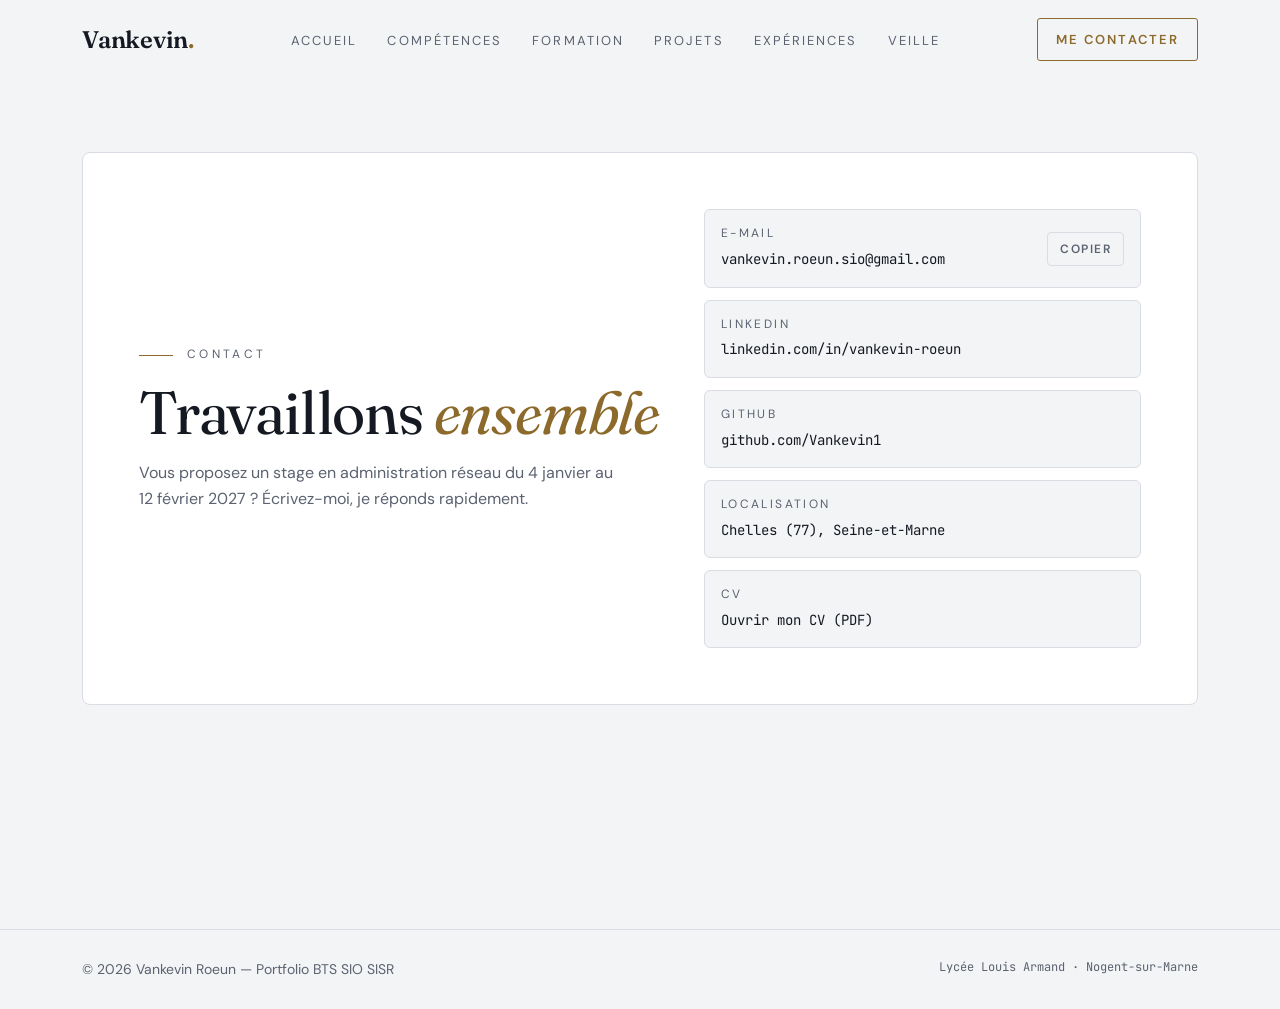
==== contact.html @ e663b5a6 "Add files via upload" ====
<!doctype html>
<html lang="fr">
<head>
<meta charset="utf-8">
<meta name="viewport" content="width=device-width, initial-scale=1, viewport-fit=cover">
<title>Contact · Vankevin Roeun</title>
<meta name="robots" content="noindex, nofollow, noarchive">
<link rel="preconnect" href="https://fonts.googleapis.com">
<link rel="preconnect" href="https://fonts.gstatic.com" crossorigin>
<link rel="stylesheet" href="https://fonts.googleapis.com/css2?family=Fraunces:ital,opsz,wght@0,9..144,400;0,9..144,600;1,9..144,400;1,9..144,500&family=DM+Sans:wght@400;500;600&family=JetBrains+Mono:wght@400;500&display=swap">
<link rel="stylesheet" href="style.css">
</head>
<body>
<header class="nav" id="top">
  <div class="wrap nav-inner">
    <a class="logo" href="index.html">Vankevin<span>.</span></a>
    <button class="menu-btn" id="menu-btn" aria-label="Ouvrir le menu" aria-expanded="false" aria-controls="nav-links">
      <svg viewBox="0 0 24 24" fill="none" stroke="currentColor" stroke-width="1.8" stroke-linecap="round"><path d="M4 7h16M4 12h16M4 17h16"/></svg>
    </button>
    <ul class="nav-links" id="nav-links">
      <li><a href="index.html">Accueil</a></li>
      <li><a href="competences.html">Compétences</a></li>
      <li><a href="formation.html">Formation</a></li>
      <li><a href="projets.html">Projets</a></li>
      <li><a href="experiences.html">Expériences</a></li>
      <li><a href="veille.html">Veille</a></li>
      <li class="nav-mobile-only"><a href="contact.html" class="active" aria-current="page">Contact</a></li>
    </ul>
    <a class="btn-outline-sm nav-cta" href="contact.html">Me contacter</a>
  </div>
</header>

<main>
  <section class="block first" id="contact">
    <div class="wrap">
      <div class="contact-card">
        <div>
          <div class="eyebrow">Contact</div>
          <h1>Travaillons <em>ensemble</em></h1>
          <p>Vous proposez un stage en administration réseau du 4 janvier au 12 février 2027 ? Écrivez-moi, je réponds rapidement.</p>
        </div>
        <div class="contact-list">
          <div class="contact-row">
            <div><span class="label">E-mail</span><a class="val" id="mail" href="mailto:vankevin.roeun.sio@gmail.com">vankevin.roeun.sio@gmail.com</a></div>
            <button class="copy" id="copy-mail" type="button">Copier</button>
          </div>
          <div class="contact-row">
            <div><span class="label">LinkedIn</span><a class="val" href="https://www.linkedin.com/in/vankevin-roeun" target="_blank" rel="noopener">linkedin.com/in/vankevin-roeun</a></div>
          </div>
          <div class="contact-row">
            <div><span class="label">GitHub</span><a class="val" href="https://github.com/Vankevin1" target="_blank" rel="noopener">github.com/Vankevin1</a></div>
          </div>
          <div class="contact-row">
            <div><span class="label">Localisation</span><span class="val">Chelles (77), Seine-et-Marne</span></div>
          </div>
          <div class="contact-row">
            <div><span class="label">CV</span><a class="val" href="cv-vankevin-roeun.pdf" target="_blank" rel="noopener">Ouvrir mon CV (PDF)</a></div>
          </div>
        </div>
      </div>
    </div>
  </section>
</main>

<footer>
  <div class="wrap foot">
    <span>© 2026 Vankevin Roeun — Portfolio BTS SIO SISR</span>
    <span class="mono">Lycée Louis Armand · Nogent-sur-Marne</span>
  </div>
</footer>

<script src="script.js"></script>
</body>
</html>
---- style.css ----
/* Layout : colonne éditoriale de 1180px, nav collante, sections séparées par de fins filets */
:root {
  --bg: #0e1117;
  --surface: #151a23;
  --surface-2: #1b212c;
  --line: #262e3b;
  --fg: #ece7dc;
  --muted: #9aa0ab;
  --accent: #c8a565;
  --accent-ink: #14110a;
  --ok: #7fbf8e;
  --warn: #d9b25f;
  --display: "Fraunces", "Georgia", "Times New Roman", serif;
  --body: "DM Sans", "Segoe UI", system-ui, sans-serif;
  --mono: "JetBrains Mono", "Consolas", "Courier New", monospace;
  --wrap: 1180px;
  color-scheme: dark;
}
@media (prefers-color-scheme: light) {
  :root:not([data-theme="dark"]) {
    --bg: #f3f4f6; --surface: #ffffff; --surface-2: #eceef2; --line: #d9dce3;
    --fg: #151922; --muted: #5b6270; --accent: #8c6a2b; --accent-ink: #ffffff;
    --ok: #2f7a43; --warn: #8a6410; color-scheme: light;
  }
}
:root[data-theme="light"] {
  --bg: #f3f4f6; --surface: #ffffff; --surface-2: #eceef2; --line: #d9dce3;
  --fg: #151922; --muted: #5b6270; --accent: #8c6a2b; --accent-ink: #ffffff;
  --ok: #2f7a43; --warn: #8a6410; color-scheme: light;
}

* { box-sizing: border-box; }
html { scroll-behavior: smooth; }
body {
  margin: 0;
  background: var(--bg); color: var(--fg);
  font-family: var(--body); font-size: 16px; line-height: 1.65;
  -webkit-font-smoothing: antialiased;
}
body::before {
  content: ""; position: fixed; inset: 0 0 auto; height: env(safe-area-inset-top, 0px);
  z-index: 60; background: var(--bg);
}
a { color: inherit; }
:focus-visible { outline: 2px solid var(--accent); outline-offset: 3px; }
.wrap {
  max-width: var(--wrap); margin: 0 auto;
  padding-left: max(16px, env(safe-area-inset-left, 0px));
  padding-right: max(16px, env(safe-area-inset-right, 0px));
}
@media (min-width: 720px) { .wrap { padding-left: max(32px, env(safe-area-inset-left, 0px)); padding-right: max(32px, env(safe-area-inset-right, 0px)); } }

.eyebrow {
  display: flex; align-items: center; gap: 14px;
  font-size: 12px; letter-spacing: .28em; text-transform: uppercase; color: var(--muted);
}
.eyebrow::before { content: ""; width: 34px; height: 1px; background: var(--accent); }

/* ---------- Nav ---------- */
header.nav {
  position: sticky; top: env(safe-area-inset-top, 0px); z-index: 50;
  background: color-mix(in srgb, var(--bg) 88%, transparent);
  backdrop-filter: blur(10px); -webkit-backdrop-filter: blur(10px);
  border-bottom: 1px solid transparent; transition: border-color .3s;
}
header.nav.scrolled { border-bottom-color: var(--line); }
.nav-inner { display: flex; align-items: center; justify-content: space-between; gap: 24px; padding-block: 18px; }
.logo { font-family: var(--display); font-size: 24px; font-weight: 600; text-decoration: none; letter-spacing: -.01em; }
.logo span { color: var(--accent); }
.nav-links { display: flex; align-items: center; gap: 30px; list-style: none; margin: 0; padding: 0; }
.nav-links a {
  text-decoration: none; font-size: 13px; letter-spacing: .16em; text-transform: uppercase;
  color: var(--muted); padding-block: 4px; border-bottom: 1px solid transparent; transition: color .2s, border-color .2s;
}
.nav-links a:hover, .nav-links a.active { color: var(--fg); border-bottom-color: var(--accent); }
.btn-outline-sm {
  text-decoration: none; font-size: 13px; letter-spacing: .16em; text-transform: uppercase; font-weight: 600;
  color: var(--accent); border: 1px solid var(--accent); padding: 10px 18px; border-radius: 3px;
  transition: background .2s, color .2s; white-space: nowrap;
}
.btn-outline-sm:hover { background: var(--accent); color: var(--accent-ink); }
.menu-btn {
  display: none; background: none; border: 1px solid var(--line); color: var(--fg);
  width: 42px; height: 42px; border-radius: 4px; cursor: pointer;
}
.menu-btn svg { width: 20px; height: 20px; }
@media (max-width: 1140px) {
  .menu-btn { display: inline-grid; place-items: center; }
  .nav-links {
    position: absolute; top: 100%; left: 0; right: 0; flex-direction: column; align-items: stretch; gap: 0;
    background: var(--bg); border-bottom: 1px solid var(--line);
    padding: 8px max(16px, env(safe-area-inset-right, 0px)) 20px max(16px, env(safe-area-inset-left, 0px));
  }
  .nav-links:not(.open) { display: none; }
  .nav-links a { display: block; padding-block: 14px; border-bottom: 1px solid var(--line); }
  .nav-links a.active { border-bottom-color: var(--line); color: var(--accent); }
  .nav-cta { display: none; }
}

/* ---------- Hero ---------- */
.hero { padding-block: clamp(48px, 9vw, 110px) clamp(56px, 8vw, 96px); }
.hero-grid { display: block; }
.hero h1 {
  font-family: var(--display); font-weight: 400; margin: 26px 0 0;
  font-size: clamp(56px, 10vw, 128px); line-height: .98; letter-spacing: -.025em; text-wrap: balance;
}
.hero h1 em { display: block; font-style: italic; color: var(--accent); font-weight: 400; }
.hero .lead { max-width: 34em; margin: 36px 0 0; font-size: clamp(17px, 1.6vw, 19px); color: color-mix(in srgb, var(--fg) 82%, var(--muted)); }
.cta-row { display: flex; flex-wrap: wrap; gap: 14px; margin-top: 40px; }
.btn {
  display: inline-flex; align-items: center; gap: 10px; text-decoration: none;
  font-size: 14px; font-weight: 600; letter-spacing: .14em; text-transform: uppercase;
  padding: 17px 28px; border-radius: 3px; border: 1px solid var(--line); transition: background .2s, border-color .2s, color .2s, transform .2s;
}
.btn:hover { transform: translateY(-2px); }
.btn-primary { background: var(--accent); color: var(--accent-ink); border-color: var(--accent); }
.btn-ghost:hover { border-color: var(--accent); }
.btn-quiet { color: var(--muted); }
.btn-quiet:hover { color: var(--fg); border-color: var(--muted); }
.socials { display: flex; gap: 10px; margin-top: 44px; }
.socials a {
  width: 42px; height: 42px; display: grid; place-items: center; color: var(--muted);
  border: 1px solid var(--line); border-radius: 50%; transition: color .2s, border-color .2s;
}
.socials a:hover { color: var(--accent); border-color: var(--accent); }
.socials svg { width: 18px; height: 18px; }


/* ---------- Sections ---------- */
section.block { border-top: 1px solid var(--line); padding-block: clamp(64px, 9vw, 112px); }
.sec-head { display: grid; grid-template-columns: minmax(0, 1fr) minmax(0, 1fr); gap: 24px 64px; align-items: end; margin-bottom: clamp(36px, 5vw, 56px); }
@media (max-width: 820px) { .sec-head { grid-template-columns: minmax(0, 1fr); } }
.sec-head h1, .sec-head h2 {
  font-family: var(--display); font-weight: 400; margin: 18px 0 0;
  font-size: clamp(38px, 5.4vw, 64px); line-height: 1.02; letter-spacing: -.02em; text-wrap: balance;
}
.sec-head h1 em, .sec-head h2 em { color: var(--accent); }
.sec-head p { margin: 0; color: var(--muted); max-width: 34em; }

/* Compétences */
.blocs { display: grid; grid-template-columns: repeat(3, minmax(0, 1fr)); gap: 1px; background: var(--line); border: 1px solid var(--line); }
@media (max-width: 900px) { .blocs { grid-template-columns: minmax(0, 1fr); } }
.bloc { background: var(--bg); padding: 32px 28px 34px; display: flex; flex-direction: column; gap: 14px; }
.bloc .code { font-family: var(--mono); font-size: 12px; color: var(--accent); letter-spacing: .08em; }
.bloc h3 { font-family: var(--display); font-weight: 400; font-size: 25px; line-height: 1.2; margin: 0; }
.bloc ul { margin: 6px 0 0; padding: 0; list-style: none; display: grid; gap: 8px; color: var(--muted); font-size: 15px; }
.bloc li { display: grid; grid-template-columns: 14px minmax(0, 1fr); gap: 8px; }
.bloc li::before { content: "›"; color: var(--accent); }
.stack { margin-top: 40px; display: grid; grid-template-columns: 160px minmax(0, 1fr); gap: 14px 32px; }
@media (max-width: 640px) { .stack { grid-template-columns: minmax(0, 1fr); gap: 8px; } .stack dd + dt { margin-top: 14px; } }
.stack dt { font-size: 12px; letter-spacing: .2em; text-transform: uppercase; color: var(--muted); padding-top: 7px; }
.stack dd { margin: 0; display: flex; flex-wrap: wrap; gap: 8px; }
.chip { font-family: var(--mono); font-size: 13px; padding: 5px 12px; border: 1px solid var(--line); border-radius: 999px; background: var(--surface); }

/* Certifications */
.certs { display: grid; grid-template-columns: repeat(auto-fill, minmax(260px, 1fr)); gap: 16px; }
.cert { border: 1px solid var(--line); background: var(--surface); border-radius: 6px; padding: 24px; display: flex; flex-direction: column; gap: 10px; }
.cert .org { font-size: 12px; letter-spacing: .18em; text-transform: uppercase; color: var(--muted); }
.cert h3 { margin: 0; font-family: var(--display); font-weight: 400; font-size: 22px; line-height: 1.25; }
.cert p { margin: 0; color: var(--muted); font-size: 15px; flex: 1; }
.status { align-self: flex-start; display: inline-flex; align-items: center; gap: 8px; font-family: var(--mono); font-size: 12px; padding: 4px 10px; border-radius: 999px; border: 1px solid currentColor; }
.status::before { content: ""; width: 6px; height: 6px; border-radius: 50%; background: currentColor; }
.status.done { color: var(--ok); }
.status.wip { color: var(--warn); }

/* Projets */
.projects { display: grid; gap: 0; border-top: 1px solid var(--line); }
.project {
  display: grid; grid-template-columns: 120px minmax(0, 1.1fr) minmax(0, 1fr); gap: 16px 40px;
  padding-block: 32px; border-bottom: 1px solid var(--line); align-items: start;
}
@media (max-width: 820px) { .project { grid-template-columns: minmax(0, 1fr); } }
.project .kind { font-family: var(--mono); font-size: 12px; color: var(--accent); padding-top: 8px; }
.project h3 { margin: 0; font-family: var(--display); font-weight: 400; font-size: clamp(24px, 2.6vw, 30px); line-height: 1.2; }
.project p { margin: 0; color: var(--muted); }
.project .tags { display: flex; flex-wrap: wrap; gap: 8px; margin-top: 14px; }

/* Expériences */
.timeline { display: grid; gap: 0; }
.step { display: grid; grid-template-columns: 170px minmax(0, 1fr); gap: 8px 40px; padding-block: 28px; border-top: 1px solid var(--line); }
.step:last-child { border-bottom: 1px solid var(--line); }
@media (max-width: 680px) { .step { grid-template-columns: minmax(0, 1fr); } }
.step time { font-family: var(--mono); font-size: 13px; color: var(--accent); padding-top: 6px; font-variant-numeric: tabular-nums; }
.step h3 { margin: 0; font-family: var(--display); font-weight: 400; font-size: 24px; }
.step .where { color: var(--fg); font-size: 15px; margin: 4px 0 10px; }
.step p { margin: 0; color: var(--muted); max-width: 42em; }

/* Veille */
.veille { display: grid; grid-template-columns: minmax(0, 1.2fr) minmax(0, 1fr); gap: 40px; }
@media (max-width: 900px) { .veille { grid-template-columns: minmax(0, 1fr); } }
.veille-main { border: 1px solid var(--line); background: var(--surface); border-radius: 6px; padding: clamp(24px, 4vw, 40px); }
.veille-main .topic { font-family: var(--display); font-style: italic; font-size: clamp(28px, 3.4vw, 40px); line-height: 1.15; margin: 10px 0 18px; color: var(--accent); }
.veille-main p { margin: 0 0 14px; color: color-mix(in srgb, var(--fg) 80%, var(--muted)); }
.veille-side h3 { font-size: 12px; letter-spacing: .2em; text-transform: uppercase; color: var(--muted); font-weight: 500; margin: 0 0 14px; }
.sources { list-style: none; margin: 0 0 32px; padding: 0; border-top: 1px solid var(--line); }
.sources li { display: flex; justify-content: space-between; gap: 16px; padding-block: 12px; border-bottom: 1px solid var(--line); font-size: 15px; }
.sources li span:last-child { color: var(--muted); font-family: var(--mono); font-size: 12px; text-align: right; }
.label { font-size: 12px; letter-spacing: .2em; text-transform: uppercase; color: var(--muted); }

/* Contact */
.contact-card {
  display: grid; grid-template-columns: minmax(0, 1.2fr) minmax(0, 1fr); gap: 40px; align-items: center;
  border: 1px solid var(--line); border-radius: 8px; background: var(--surface); padding: clamp(28px, 5vw, 56px);
}
@media (max-width: 860px) { .contact-card { grid-template-columns: minmax(0, 1fr); } }
.contact-card h1, .contact-card h2 { font-family: var(--display); font-weight: 400; font-size: clamp(36px, 5vw, 60px); line-height: 1.04; margin: 16px 0 16px; letter-spacing: -.02em; text-wrap: balance; }
.contact-card h1 em, .contact-card h2 em { color: var(--accent); }
.contact-card > div > p { margin: 0; color: var(--muted); max-width: 30em; }
.contact-list { display: grid; gap: 12px; }
.contact-row { display: flex; align-items: center; justify-content: space-between; gap: 12px; padding: 14px 16px; border: 1px solid var(--line); border-radius: 6px; background: var(--bg); min-width: 0; }
.contact-row div { min-width: 0; }
.contact-row .label { display: block; margin-bottom: 2px; }
.contact-row .val { font-family: var(--mono); font-size: 14px; overflow-wrap: anywhere; }
.contact-row a.val { text-decoration: none; }
.contact-row a.val:hover { color: var(--accent); }
.copy { flex-shrink: 0; background: none; border: 1px solid var(--line); color: var(--muted); font: 600 12px var(--body); letter-spacing: .12em; text-transform: uppercase; padding: 8px 12px; border-radius: 4px; cursor: pointer; }
.copy:hover { color: var(--accent); border-color: var(--accent); }

footer { border-top: 1px solid var(--line); padding-block: 28px; margin-top: clamp(64px, 9vw, 112px); color: var(--muted); font-size: 14px; }
.foot { display: flex; flex-wrap: wrap; justify-content: space-between; gap: 12px; }
.foot .mono { font-family: var(--mono); font-size: 12px; }

@media (prefers-reduced-motion: reduce) {
  html { scroll-behavior: auto; }
  .btn:hover { transform: none; }
}

/* Pages intérieures : la première section ouvre la page sans filet */
.block.first { border-top: 0; padding-top: clamp(40px, 6vw, 72px); }

/* Sommaire de l'accueil */
.index-list { display: grid; border-top: 1px solid var(--line); }
.index-list a {
  display: grid; grid-template-columns: minmax(0, 1fr) minmax(0, 1.3fr) auto; gap: 6px 32px; align-items: baseline;
  padding-block: 26px; border-bottom: 1px solid var(--line); text-decoration: none;
}
.ix-name { font-family: var(--display); font-size: clamp(26px, 3vw, 36px); line-height: 1.1; transition: color .2s; }
.ix-desc { color: var(--muted); }
.ix-arrow { font-size: 22px; color: var(--accent); transition: transform .2s; }
.index-list a:hover .ix-name { color: var(--accent); }
.index-list a:hover .ix-arrow { transform: translateX(6px); }
@media (max-width: 680px) {
  .index-list a { grid-template-columns: minmax(0, 1fr) auto; }
  .ix-name { grid-column: 1; grid-row: 1; }
  .ix-arrow { grid-column: 2; grid-row: 1; }
  .ix-desc { grid-column: 1 / -1; grid-row: 2; }
}
@media (prefers-reduced-motion: reduce) { .index-list a:hover .ix-arrow { transform: none; } }

/* Disponibilité stage (accueil) */
.avail {
  display: inline-flex; align-items: center; gap: 10px; margin: 22px 0 0;
  font-family: var(--mono); font-size: 13px; line-height: 1.5; color: var(--ok);
  border: 1px solid color-mix(in srgb, var(--ok) 45%, transparent); border-radius: 999px; padding: 7px 14px;
}
.avail::before { content: ""; flex-shrink: 0; width: 7px; height: 7px; border-radius: 50%; background: currentColor; }
@media (max-width: 520px) { .avail { border-radius: 10px; align-items: flex-start; } .avail::before { margin-top: 6px; } }

/* Lien Contact visible seulement dans le menu mobile */
.nav-mobile-only { display: none; }
@media (max-width: 1140px) { .nav-mobile-only { display: block; } }

/* Pages Compétences / Formation / Expériences */
.stack-first { margin: 0 0 48px; }
.step ul { margin: 0; padding-left: 18px; color: var(--muted); display: grid; gap: 4px; }
.step h3 .status { margin-left: 10px; vertical-align: middle; font-family: var(--mono); }
.veille-side .tags { display: flex; flex-wrap: wrap; gap: 8px; }
@media (min-width: 821px) { .project { grid-template-columns: 160px minmax(0, 1.1fr) minmax(0, 1fr); } }
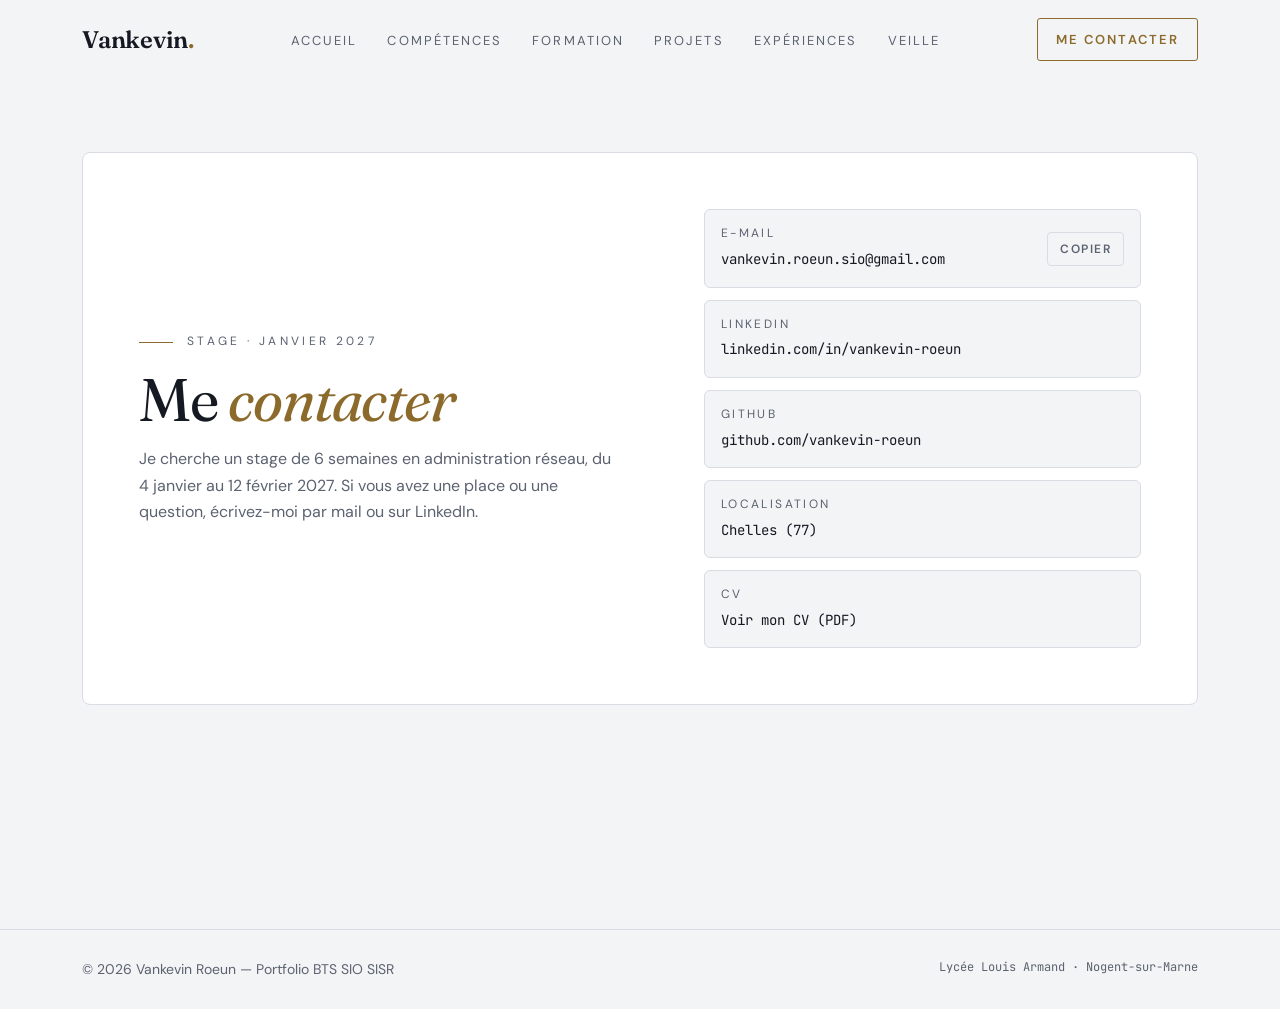
==== commit d230f130: "Add files via upload" ====
--- a/contact.html
+++ b/contact.html
@@ -35,9 +35,9 @@
     <div class="wrap">
       <div class="contact-card">
         <div>
-          <div class="eyebrow">Contact</div>
-          <h1>Travaillons <em>ensemble</em></h1>
-          <p>Vous proposez un stage en administration réseau du 4 janvier au 12 février 2027 ? Écrivez-moi, je réponds rapidement.</p>
+          <div class="eyebrow">Stage · janvier 2027</div>
+          <h1>Me <em>contacter</em></h1>
+          <p>Je cherche un stage de 6 semaines en administration réseau, du 4 janvier au 12 février 2027. Si vous avez une place ou une question, écrivez-moi par mail ou sur LinkedIn.</p>
         </div>
         <div class="contact-list">
           <div class="contact-row">
@@ -48,13 +48,13 @@
             <div><span class="label">LinkedIn</span><a class="val" href="https://www.linkedin.com/in/vankevin-roeun" target="_blank" rel="noopener">linkedin.com/in/vankevin-roeun</a></div>
           </div>
           <div class="contact-row">
-            <div><span class="label">GitHub</span><a class="val" href="https://github.com/Vankevin1" target="_blank" rel="noopener">github.com/Vankevin1</a></div>
+            <div><span class="label">GitHub</span><a class="val" href="https://github.com/vankevin-roeun" target="_blank" rel="noopener">github.com/vankevin-roeun</a></div>
           </div>
           <div class="contact-row">
-            <div><span class="label">Localisation</span><span class="val">Chelles (77), Seine-et-Marne</span></div>
+            <div><span class="label">Localisation</span><span class="val">Chelles (77)</span></div>
           </div>
           <div class="contact-row">
-            <div><span class="label">CV</span><a class="val" href="cv-vankevin-roeun.pdf" target="_blank" rel="noopener">Ouvrir mon CV (PDF)</a></div>
+            <div><span class="label">CV</span><a class="val" href="cv-vankevin-roeun.pdf" target="_blank" rel="noopener">Voir mon CV (PDF)</a></div>
           </div>
         </div>
       </div>
--- a/style.css
+++ b/style.css
@@ -266,3 +266,12 @@
 .step h3 .status { margin-left: 10px; vertical-align: middle; font-family: var(--mono); }
 .veille-side .tags { display: flex; flex-wrap: wrap; gap: 8px; }
 @media (min-width: 821px) { .project { grid-template-columns: 160px minmax(0, 1.1fr) minmax(0, 1fr); } }
+
+/* Paragraphe d'accueil : une phrase par ligne */
+.hero .lead { max-width: 52em; }
+.lead-line { display: block; }
+.lead-line + .lead-line { margin-top: 6px; }
+@media (min-width: 900px) { .lead-line:first-child { white-space: nowrap; } }
+
+/* Page pas encore remplie */
+.soon { margin: 0; color: var(--muted); font-family: var(--mono); font-size: 14px; }
